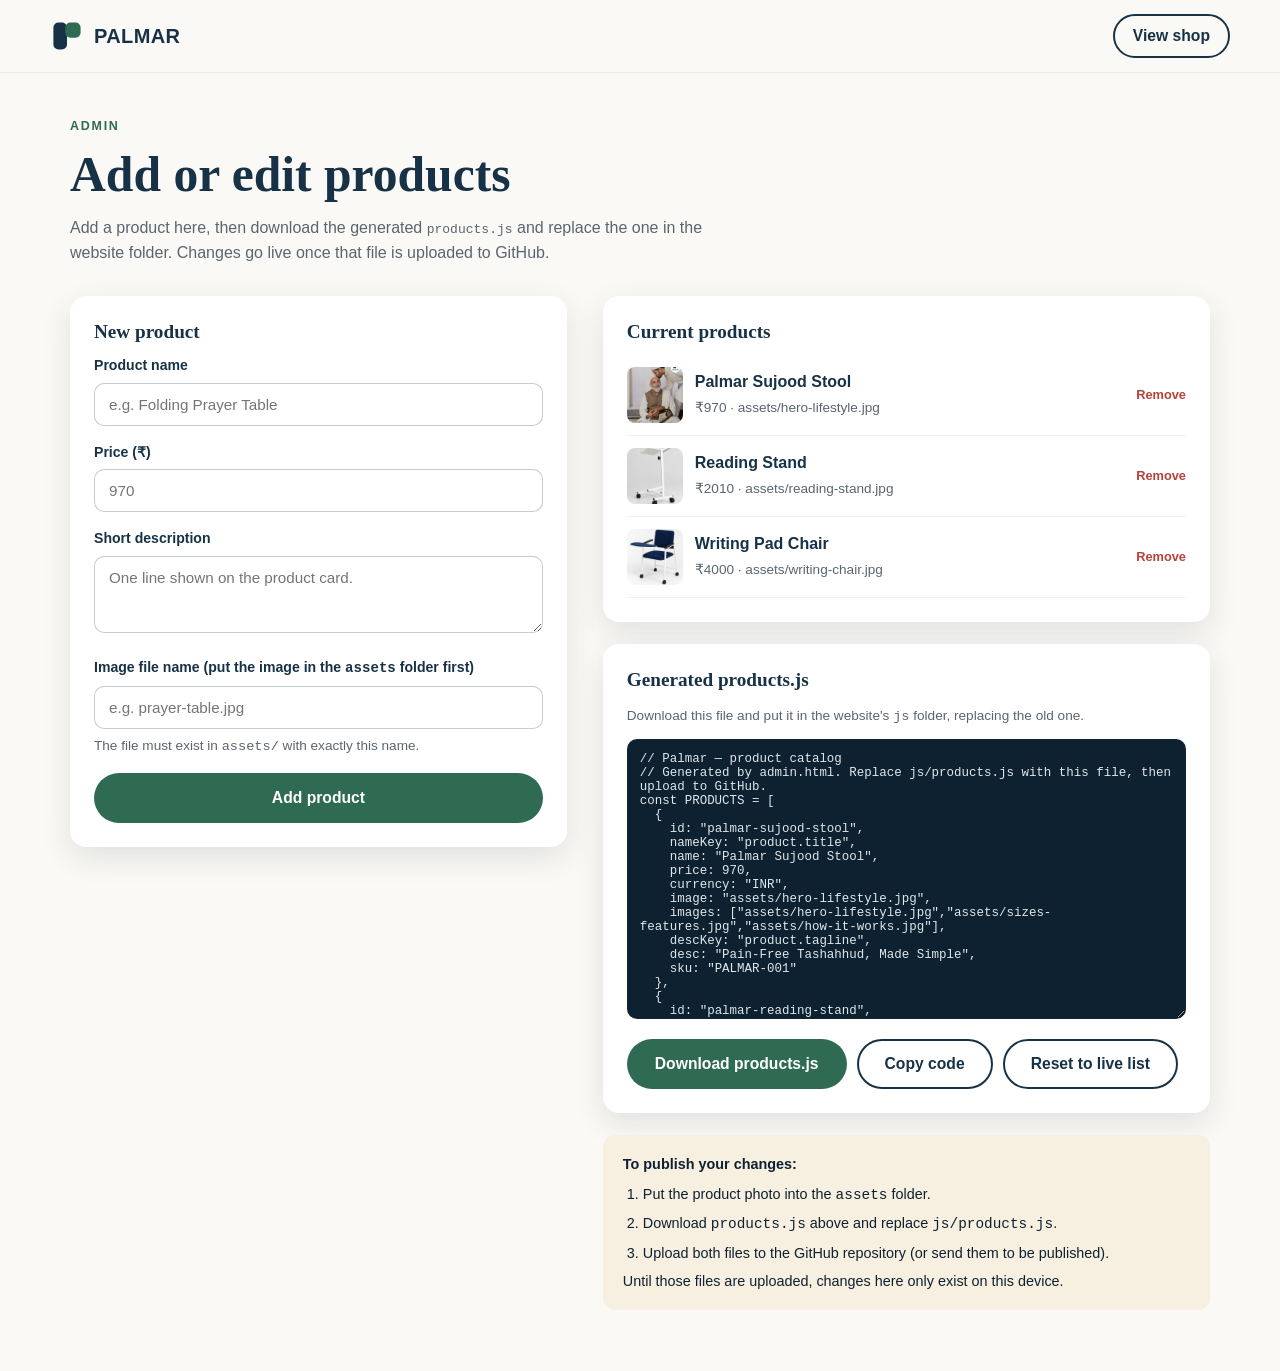
==== admin.html @ c3b4fd81 "Add shop with 3 products, UPI/QR payment and admin page - Remove the scroll animation and the anti-s" ====
<!DOCTYPE html>
<html lang="en">
<head>
<meta charset="UTF-8">
<meta name="viewport" content="width=device-width, initial-scale=1.0">
<title>Add Products — Palmar Admin</title>
<meta name="robots" content="noindex">
<link rel="icon" href="data:image/svg+xml,<svg xmlns=%22http://www.w3.org/2000/svg%22 viewBox=%220 0 32 32%22><rect width=%2232%22 height=%2232%22 rx=%228%22 fill=%22%23173247%22/><rect x=%2214%22 y=%226%22 width=%2212%22 height=%2212%22 rx=%224%22 fill=%22%232f6b52%22/></svg>">
<link rel="stylesheet" href="css/style.css">
<style>
  .admin-wrap{display:grid;grid-template-columns:.9fr 1.1fr;gap:36px;align-items:start;}
  .admin-card{background:#fff;border-radius:var(--radius);box-shadow:var(--shadow);padding:24px;}
  .admin-list-item{display:flex;gap:12px;align-items:center;padding:12px 0;border-bottom:1px solid #f0f0f0;}
  .admin-list-item img{width:56px;height:56px;object-fit:cover;border-radius:8px;background:#f3f1ec;flex:none;}
  .admin-list-item .info{flex:1;}
  .admin-list-item .info b{color:var(--navy);display:block;}
  .admin-list-item .info span{font-size:.85rem;color:var(--muted);}
  .code-out{
    width:100%;height:280px;font-family:ui-monospace,Menlo,Consolas,monospace;font-size:.78rem;
    border:1px solid rgba(23,50,71,.25);border-radius:10px;padding:12px;background:#0e2130;color:#dfe7ec;
  }
  .steps{background:var(--beige);border-radius:12px;padding:18px 20px;font-size:.9rem;color:var(--navy-dark);}
  .steps ol{margin:8px 0 0;padding-left:20px;}
  .steps li{margin-bottom:6px;}
  @media (max-width:900px){ .admin-wrap{grid-template-columns:1fr;} }
</style>
</head>
<body>

<header>
  <div class="container nav-wrap">
    <a href="index.html" class="logo">
      <svg class="logo-mark" viewBox="0 0 40 40" fill="none" xmlns="http://www.w3.org/2000/svg">
        <rect x="4" y="4" width="16" height="32" rx="6" fill="#173247"/>
        <rect x="18" y="4" width="18" height="18" rx="6" fill="#2f6b52"/>
      </svg>
      PALMAR
    </a>
    <div class="header-actions">
      <a href="index.html" class="btn btn-outline" style="padding:8px 18px;">View shop</a>
    </div>
  </div>
</header>

<section style="padding-top:40px;">
  <div class="container">
    <span class="eyebrow">Admin</span>
    <h1>Add or edit products</h1>
    <p style="max-width:640px;">Add a product here, then download the generated <code>products.js</code> and replace the one in the website folder. Changes go live once that file is uploaded to GitHub.</p>

    <div class="admin-wrap" style="margin-top:30px;">
      <div class="admin-card">
        <h3>New product</h3>
        <div class="form-group">
          <label>Product name</label>
          <input type="text" id="pName" placeholder="e.g. Folding Prayer Table">
        </div>
        <div class="form-group">
          <label>Price (₹)</label>
          <input type="number" id="pPrice" min="0" step="1" placeholder="970">
        </div>
        <div class="form-group">
          <label>Short description</label>
          <textarea id="pDesc" rows="3" placeholder="One line shown on the product card."></textarea>
        </div>
        <div class="form-group">
          <label>Image file name (put the image in the <code>assets</code> folder first)</label>
          <input type="text" id="pImage" placeholder="e.g. prayer-table.jpg">
          <p class="note" style="margin-top:6px;">The file must exist in <code>assets/</code> with exactly this name.</p>
        </div>
        <button class="btn btn-primary btn-block" id="addBtn">Add product</button>
      </div>

      <div>
        <div class="admin-card" style="margin-bottom:22px;">
          <h3>Current products</h3>
          <div id="adminList"></div>
        </div>

        <div class="admin-card">
          <h3>Generated products.js</h3>
          <p class="note">Download this file and put it in the website's <code>js</code> folder, replacing the old one.</p>
          <textarea class="code-out" id="codeOut" readonly></textarea>
          <div style="display:flex;gap:10px;margin-top:12px;flex-wrap:wrap;">
            <button class="btn btn-primary" id="downloadBtn">Download products.js</button>
            <button class="btn btn-outline" id="copyBtn">Copy code</button>
            <button class="btn btn-outline" id="resetBtn">Reset to live list</button>
          </div>
        </div>

        <div class="steps" style="margin-top:22px;">
          <b>To publish your changes:</b>
          <ol>
            <li>Put the product photo into the <code>assets</code> folder.</li>
            <li>Download <code>products.js</code> above and replace <code>js/products.js</code>.</li>
            <li>Upload both files to the GitHub repository (or send them to be published).</li>
          </ol>
          Until those files are uploaded, changes here only exist on this device.
        </div>
      </div>
    </div>
  </div>
</section>

<script src="js/i18n.js"></script>
<script src="js/products.js"></script>
<script>
let working = JSON.parse(JSON.stringify(PRODUCTS));

function slugify(s){
  return s.toLowerCase().trim().replace(/[^a-z0-9]+/g,"-").replace(/^-|-$/g,"") || ("product-"+Date.now());
}
function esc(s){ return String(s).replace(/\\/g,"\\\\").replace(/"/g,'\\"'); }

function renderList(){
  const el = document.getElementById("adminList");
  if(working.length === 0){ el.innerHTML = "<p>No products yet.</p>"; }
  else {
    el.innerHTML = working.map((p,i)=>`
      <div class="admin-list-item">
        <img src="${p.image}" alt="" onerror="this.style.opacity=.25">
        <div class="info">
          <b>${p.name || p.id}</b>
          <span>₹${p.price} · ${p.image}</span>
        </div>
        <button class="remove-link" onclick="removeProduct(${i})">Remove</button>
      </div>`).join("");
  }
  renderCode();
}

function removeProduct(i){
  if(!confirm("Remove " + (working[i].name || working[i].id) + " from the list?")) return;
  working.splice(i,1);
  renderList();
}

function renderCode(){
  const entries = working.map(p=>{
    const lines = [];
    lines.push("  {");
    lines.push(`    id: "${esc(p.id)}",`);
    if(p.nameKey) lines.push(`    nameKey: "${esc(p.nameKey)}",`);
    lines.push(`    name: "${esc(p.name || "")}",`);
    lines.push(`    price: ${Number(p.price) || 0},`);
    lines.push(`    currency: "INR",`);
    lines.push(`    image: "${esc(p.image || "")}",`);
    lines.push(`    images: ${JSON.stringify(p.images && p.images.length ? p.images : [p.image])},`);
    if(p.descKey) lines.push(`    descKey: "${esc(p.descKey)}",`);
    lines.push(`    desc: "${esc(p.desc || "")}",`);
    lines.push(`    sku: "${esc(p.sku || p.id.toUpperCase())}"`);
    lines.push("  }");
    return lines.join("\n");
  }).join(",\n");

  const file = `// Palmar — product catalog
// Generated by admin.html. Replace js/products.js with this file, then upload to GitHub.
const PRODUCTS = [
${entries}
];

function getProductById(id) {
  return PRODUCTS.find(p => p.id === id);
}

// Name/description resolve through i18n when a key exists, otherwise plain text.
function productName(p) {
  if (!p) return "";
  if (p.nameKey && typeof t === "function") {
    const translated = t(p.nameKey);
    if (translated && translated !== p.nameKey) return translated;
  }
  return p.name || "";
}
function productDesc(p) {
  if (!p) return "";
  if (p.descKey && typeof t === "function") {
    const translated = t(p.descKey);
    if (translated && translated !== p.descKey) return translated;
  }
  return p.desc || "";
}
`;
  document.getElementById("codeOut").value = file;
  return file;
}

document.getElementById("addBtn").addEventListener("click", ()=>{
  const name = document.getElementById("pName").value.trim();
  const price = parseInt(document.getElementById("pPrice").value, 10);
  const desc = document.getElementById("pDesc").value.trim();
  let image = document.getElementById("pImage").value.trim();
  if(!name){ alert("Please enter a product name."); return; }
  if(!price || price <= 0){ alert("Please enter a price."); return; }
  if(!image){ alert("Please enter the image file name."); return; }
  if(!image.startsWith("assets/")) image = "assets/" + image;

  const id = slugify(name);
  if(working.some(p=>p.id === id)){ alert("A product with a similar name already exists."); return; }

  working.push({ id, name, price, currency:"INR", image, images:[image], desc, sku:id.toUpperCase() });
  document.getElementById("pName").value = "";
  document.getElementById("pPrice").value = "";
  document.getElementById("pDesc").value = "";
  document.getElementById("pImage").value = "";
  renderList();
});

document.getElementById("downloadBtn").addEventListener("click", ()=>{
  const blob = new Blob([renderCode()], {type:"text/javascript"});
  const a = document.createElement("a");
  a.href = URL.createObjectURL(blob);
  a.download = "products.js";
  document.body.appendChild(a); a.click(); a.remove();
  setTimeout(()=>URL.revokeObjectURL(a.href), 2000);
});

document.getElementById("copyBtn").addEventListener("click", async ()=>{
  try{ await navigator.clipboard.writeText(renderCode()); alert("Code copied."); }
  catch(e){ document.getElementById("codeOut").select(); alert("Press Cmd/Ctrl+C to copy."); }
});

document.getElementById("resetBtn").addEventListener("click", ()=>{
  working = JSON.parse(JSON.stringify(PRODUCTS));
  renderList();
});

renderList();
</script>
</body>
</html>
---- css/style.css ----
:root{
  --navy:#173247;
  --navy-dark:#0e2130;
  --green:#2f6b52;
  --green-dark:#22503e;
  --beige:#f7efe0;
  --beige-dark:#efe2c8;
  --cream:#fbf9f5;
  --ink:#1c1c1c;
  --muted:#5b6570;
  --white:#ffffff;
  --radius:16px;
  --shadow:0 10px 30px rgba(23,50,71,0.12);
  --maxw:1180px;
}
*{box-sizing:border-box;}
html{scroll-behavior:smooth;}
body{
  margin:0;
  font-family:"Segoe UI", "Helvetica Neue", Arial, sans-serif;
  color:var(--ink);
  background:var(--cream);
  line-height:1.55;
}
img{max-width:100%;display:block;}
a{color:inherit;}
.container{max-width:var(--maxw);margin:0 auto;padding:0 20px;}
section{padding:64px 0;}
.section-head{text-align:center;max-width:680px;margin:0 auto 40px;}
.eyebrow{
  display:inline-block;font-size:.78rem;letter-spacing:.14em;text-transform:uppercase;
  color:var(--green);font-weight:700;margin-bottom:8px;
}
h1,h2,h3{font-family:"Georgia", "Times New Roman", serif;line-height:1.2;margin:0 0 12px;color:var(--navy);}
h1{font-size:clamp(2rem,4.5vw,3.1rem);}
h2{font-size:clamp(1.6rem,3vw,2.3rem);}
h3{font-size:1.2rem;}
p{margin:0 0 12px;color:var(--muted);}
.btn{
  display:inline-flex;align-items:center;justify-content:center;gap:8px;
  padding:14px 26px;border-radius:999px;font-weight:700;font-size:.98rem;
  border:2px solid transparent;cursor:pointer;text-decoration:none;transition:.15s ease;
}
.btn-primary{background:var(--green);color:#fff;}
.btn-primary:hover{background:var(--green-dark);}
.btn-outline{background:transparent;border-color:var(--navy);color:var(--navy);}
.btn-outline:hover{background:var(--navy);color:#fff;}
.btn-outline-light{background:transparent;border-color:rgba(255,255,255,.8);color:#fff;}
.btn-outline-light:hover{background:#fff;color:var(--navy);}
.btn-block{width:100%;}
.btn-lg{padding:16px 30px;font-size:1.05rem;}
.btn:disabled{opacity:.5;cursor:not-allowed;}

/* Header */
header{
  position:sticky;top:0;z-index:50;background:rgba(251,249,245,.94);backdrop-filter:blur(6px);
  border-bottom:1px solid rgba(23,50,71,.08);
}
.nav-wrap{display:flex;align-items:center;justify-content:space-between;padding:14px 0;gap:16px;}
.logo{display:flex;align-items:center;gap:10px;font-weight:800;font-size:1.25rem;color:var(--navy);text-decoration:none;letter-spacing:.02em;}
.logo-mark{width:34px;height:34px;flex:none;}
nav.main-nav{display:flex;gap:26px;align-items:center;}
nav.main-nav a{text-decoration:none;color:var(--navy);font-weight:600;font-size:.95rem;}
nav.main-nav a:hover{color:var(--green);}
.header-actions{display:flex;align-items:center;gap:14px;}
.lang-select{
  border:1px solid rgba(23,50,71,.2);background:#fff;border-radius:999px;padding:8px 14px;
  font-weight:600;font-size:.85rem;color:var(--navy);cursor:pointer;
}
.cart-btn{position:relative;background:var(--navy);color:#fff;border:none;border-radius:999px;
  padding:10px 16px;font-weight:700;cursor:pointer;display:flex;align-items:center;gap:8px;}
.cart-count{
  background:var(--green);color:#fff;font-size:.7rem;font-weight:800;border-radius:999px;
  min-width:20px;height:20px;display:flex;align-items:center;justify-content:center;padding:0 5px;
}
.menu-toggle{display:none;background:none;border:none;font-size:1.6rem;color:var(--navy);cursor:pointer;}

/* Hero */
.hero{
  background:linear-gradient(120deg,var(--navy) 0%,var(--navy-dark) 100%);
  color:#fff;padding:0;overflow:hidden;position:relative;
}
.hero-grid{display:grid;grid-template-columns:1.1fr .9fr;gap:40px;align-items:center;padding:70px 0;}
.badge{
  display:inline-flex;align-items:center;gap:8px;background:rgba(255,255,255,.12);
  padding:8px 16px;border-radius:999px;font-size:.82rem;font-weight:700;margin-bottom:18px;color:#f2e9d0;
}
.hero h1{color:#fff;}
.hero p.subtitle{color:#d7dee5;font-size:1.08rem;max-width:520px;}
.hero-ctas{display:flex;gap:14px;flex-wrap:wrap;margin-top:26px;}
.hero-facts{display:flex;gap:24px;margin-top:30px;flex-wrap:wrap;}
.hero-fact{display:flex;align-items:center;gap:8px;font-size:.9rem;color:#e7ecef;font-weight:600;}
.hero-media{position:relative;border-radius:20px;overflow:hidden;box-shadow:0 20px 50px rgba(0,0,0,.35);}
.hero-media video, .hero-media img{width:100%;height:100%;object-fit:cover;display:block;}

/* Problem */
.problem{background:var(--beige);}
.problem-inner{display:grid;grid-template-columns:1fr 1fr;gap:44px;align-items:center;}
.problem img{border-radius:var(--radius);box-shadow:var(--shadow);}

/* Product */
.product-grid{display:grid;grid-template-columns:1fr 1fr;gap:52px;align-items:start;}
.gallery-main{border-radius:var(--radius);overflow:hidden;box-shadow:var(--shadow);margin-bottom:12px;}
.gallery-thumbs{display:flex;gap:10px;}
.gallery-thumbs img{width:74px;height:74px;object-fit:cover;border-radius:10px;cursor:pointer;
  border:2px solid transparent;opacity:.7;}
.gallery-thumbs img.active{border-color:var(--green);opacity:1;}
.price-row{display:flex;align-items:baseline;gap:12px;margin:14px 0 4px;}
.price{font-size:2.2rem;font-weight:800;color:var(--navy);}
.stock{color:var(--green);font-weight:700;font-size:.9rem;margin-bottom:18px;}
.qty-row{display:flex;align-items:center;gap:14px;margin:20px 0;}
.qty-control{display:flex;align-items:center;border:1px solid rgba(23,50,71,.25);border-radius:999px;overflow:hidden;}
.qty-control button{background:none;border:none;width:38px;height:38px;font-size:1.1rem;cursor:pointer;color:var(--navy);}
.qty-control span{width:34px;text-align:center;font-weight:700;}
.product-ctas{display:flex;gap:12px;flex-wrap:wrap;margin-top:10px;}
.badge-row{display:flex;flex-wrap:wrap;gap:10px;margin:22px 0;}
.mini-badge{
  display:flex;align-items:center;gap:8px;background:var(--beige);padding:9px 14px;border-radius:999px;
  font-size:.83rem;font-weight:700;color:var(--navy-dark);
}

/* Shop grid */
.shop-grid{display:grid;grid-template-columns:repeat(3,1fr);gap:24px;}
.shop-card{background:#fff;border-radius:var(--radius);box-shadow:var(--shadow);overflow:hidden;display:flex;flex-direction:column;}
.shop-card-img{background:#f3f1ec;aspect-ratio:1/1;overflow:hidden;}
.shop-card-img img{width:100%;height:100%;object-fit:cover;}
.shop-card-body{padding:20px;display:flex;flex-direction:column;flex:1;}
.shop-card-body h3{margin-bottom:6px;}
.shop-card-body p{font-size:.9rem;flex:1;}
.shop-card-foot{display:flex;align-items:center;justify-content:space-between;gap:12px;margin-top:14px;flex-wrap:wrap;}
.shop-price{font-size:1.5rem;font-weight:800;color:var(--navy);}

/* Payment options */
.pay-options{display:flex;flex-direction:column;gap:10px;}
.pay-options label.pay-option{
  display:flex;align-items:flex-start;flex-wrap:nowrap;gap:12px;padding:14px 16px;
  border:2px solid rgba(23,50,71,.18);border-radius:12px;cursor:pointer;background:#fff;
  position:relative;transition:.15s ease;margin:0;font-weight:400;
}
.pay-options label.pay-option.selected{border-color:var(--green);background:#f4faf7;}
.pay-option input[type="radio"]{
  margin:3px 0 0;flex:none;width:18px;height:18px;min-width:18px;padding:0;
  accent-color:var(--green);border-radius:50%;
}
.pay-option-body{display:flex;flex-direction:column;flex:1;padding-right:70px;}
.pay-option-body b{color:var(--navy);font-size:.95rem;}
.pay-option-body small{color:var(--muted);font-size:.83rem;}
.pay-badge{
  position:absolute;top:12px;right:14px;background:var(--green);color:#fff;font-size:.7rem;
  font-weight:800;padding:4px 10px;border-radius:999px;
}
.upi-panel{
  border:1px dashed rgba(47,107,82,.5);border-radius:14px;padding:20px;margin-bottom:18px;
  background:#f4faf7;text-align:center;
}
.upi-panel h4{margin:0 0 12px;color:var(--navy);}
.upi-qr{width:220px;max-width:70%;margin:0 auto 14px;border-radius:12px;background:#fff;}
.upi-meta{font-size:.9rem;color:var(--navy);margin-bottom:14px;line-height:1.7;}
.order-pending{
  margin-top:18px;padding:22px;border-radius:14px;background:#eaf5ef;border:1px solid rgba(47,107,82,.35);
}
.order-pending h3{color:var(--green-dark);}

/* Features */
.features-grid{display:grid;grid-template-columns:repeat(4,1fr);gap:22px;}
.feature-card{background:#fff;border-radius:var(--radius);padding:26px 20px;box-shadow:var(--shadow);text-align:center;}
.feature-icon{
  width:56px;height:56px;border-radius:50%;background:var(--beige);display:flex;align-items:center;
  justify-content:center;margin:0 auto 16px;color:var(--green);
}

/* How it works image section */
.how{background:var(--navy);color:#fff;}
.how-inner{display:grid;grid-template-columns:1fr 1fr;gap:44px;align-items:center;}
.how img{border-radius:var(--radius);box-shadow:0 20px 50px rgba(0,0,0,.3);}
.how h2{color:#fff;}
.spec-list{list-style:none;margin:20px 0 0;padding:0;}
.spec-list li{display:flex;justify-content:space-between;padding:12px 0;border-bottom:1px solid rgba(255,255,255,.15);
  font-size:.95rem;color:#e7ecef;}
.spec-list li b{color:#fff;}

/* Gifting */
.gifting{background:var(--beige);text-align:center;}
.gifting .container{max-width:700px;}

/* FAQ */
.faq-item{background:#fff;border-radius:14px;box-shadow:var(--shadow);margin-bottom:14px;overflow:hidden;}
.faq-q{padding:18px 22px;font-weight:700;color:var(--navy);cursor:pointer;display:flex;justify-content:space-between;
  align-items:center;gap:12px;}
.faq-a{padding:0 22px;max-height:0;overflow:hidden;transition:max-height .25s ease, padding .25s ease;}
.faq-item.open .faq-a{padding:0 22px 20px;max-height:300px;}
.faq-q .chevron{transition:transform .2s ease;}
.faq-item.open .chevron{transform:rotate(180deg);}

/* Contact */
.contact{background:var(--navy);color:#fff;text-align:center;}
.contact h2{color:#fff;}
.contact p{color:#d7dee5;}
.contact-actions{display:flex;justify-content:center;gap:14px;margin-top:22px;flex-wrap:wrap;}

/* Footer */
footer{background:var(--navy-dark);color:#c3ccd2;padding:36px 0;font-size:.88rem;}
.footer-inner{display:flex;justify-content:space-between;align-items:center;flex-wrap:wrap;gap:12px;}

/* Cart drawer */
.overlay{position:fixed;inset:0;background:rgba(10,20,30,.45);z-index:90;opacity:0;pointer-events:none;transition:opacity .2s ease;}
.overlay.show{opacity:1;pointer-events:auto;}
.drawer{
  position:fixed;top:0;right:0;height:100%;width:min(420px,92vw);background:#fff;z-index:95;
  transform:translateX(100%);transition:transform .25s ease;display:flex;flex-direction:column;box-shadow:-10px 0 30px rgba(0,0,0,.2);
}
.drawer.show{transform:translateX(0);}
.drawer-head{display:flex;justify-content:space-between;align-items:center;padding:20px;border-bottom:1px solid #eee;}
.drawer-head h3{margin:0;}
.drawer-close{background:none;border:none;font-size:1.5rem;cursor:pointer;color:var(--navy);}
.drawer-body{flex:1;overflow-y:auto;padding:16px 20px;}
.cart-item{display:flex;gap:12px;padding:14px 0;border-bottom:1px solid #f0f0f0;}
.cart-item img{width:64px;height:64px;object-fit:cover;border-radius:10px;flex:none;}
.cart-item-info{flex:1;}
.cart-item-info h4{margin:0 0 4px;font-size:.95rem;color:var(--navy);}
.cart-item-actions{display:flex;align-items:center;justify-content:space-between;margin-top:8px;}
.remove-link{color:#b5433a;font-size:.8rem;font-weight:700;cursor:pointer;background:none;border:none;padding:0;}
.drawer-foot{padding:18px 20px;border-top:1px solid #eee;}
.summary-row{display:flex;justify-content:space-between;margin-bottom:8px;font-size:.94rem;color:var(--muted);}
.summary-row.total{font-weight:800;color:var(--navy);font-size:1.1rem;margin-top:10px;}
.empty-state{text-align:center;color:var(--muted);padding:40px 10px;}

/* Checkout */
.checkout-wrap{display:grid;grid-template-columns:1.1fr .9fr;gap:44px;align-items:start;}
.form-group{margin-bottom:16px;}
.form-group label{display:block;font-weight:700;font-size:.88rem;color:var(--navy);margin-bottom:6px;}
.form-group input,.form-group textarea,.form-group select{
  width:100%;padding:12px 14px;border-radius:10px;border:1px solid rgba(23,50,71,.25);
  font-size:.95rem;font-family:inherit;background:#fff;
}
.form-row{display:grid;grid-template-columns:1fr 1fr;gap:14px;}
.summary-card{background:#fff;border-radius:var(--radius);box-shadow:var(--shadow);padding:24px;}
.summary-card .cart-item{border-bottom:1px solid #f0f0f0;}
.note{font-size:.85rem;color:var(--muted);margin-top:14px;}

/* Chatbot */
.chat-fab{
  position:fixed;bottom:24px;right:24px;z-index:80;width:62px;height:62px;border-radius:50%;
  background:var(--green);color:#fff;border:none;box-shadow:0 10px 26px rgba(47,107,82,.45);
  cursor:pointer;display:flex;align-items:center;justify-content:center;
}
.chat-fab svg{width:28px;height:28px;}
.chat-window{
  position:fixed;bottom:98px;right:24px;z-index:85;width:min(360px,92vw);max-height:min(560px,72vh);
  background:#fff;border-radius:18px;box-shadow:0 20px 50px rgba(0,0,0,.25);
  display:flex;flex-direction:column;overflow:hidden;transform:translateY(16px) scale(.98);opacity:0;
  pointer-events:none;transition:.18s ease;
}
.chat-window.show{transform:translateY(0) scale(1);opacity:1;pointer-events:auto;}
.chat-head{background:var(--navy);color:#fff;padding:16px 18px;display:flex;align-items:center;gap:12px;}
.chat-head-avatar{width:36px;height:36px;border-radius:50%;background:var(--green);display:flex;align-items:center;justify-content:center;font-weight:800;}
.chat-head-text h4{margin:0;font-size:.95rem;}
.chat-head-text span{font-size:.75rem;color:#c9d3da;}
.chat-close{margin-left:auto;background:none;border:none;color:#fff;font-size:1.3rem;cursor:pointer;}
.chat-body{flex:1;overflow-y:auto;padding:14px;display:flex;flex-direction:column;gap:10px;background:#f6f4ef;}
.msg{max-width:82%;padding:10px 14px;border-radius:14px;font-size:.88rem;line-height:1.4;}
.msg.bot{background:#fff;color:var(--ink);border-bottom-left-radius:4px;align-self:flex-start;box-shadow:0 2px 6px rgba(0,0,0,.06);}
.msg.user{background:var(--green);color:#fff;border-bottom-right-radius:4px;align-self:flex-end;}
.chat-options{display:flex;flex-wrap:wrap;gap:8px;padding:0 14px 12px;background:#f6f4ef;}
.chat-opt-btn{
  background:#fff;border:1px solid rgba(23,50,71,.2);border-radius:999px;padding:8px 14px;font-size:.8rem;
  font-weight:700;color:var(--navy);cursor:pointer;
}
.chat-opt-btn:hover{background:var(--beige);}
.chat-input-row{display:flex;border-top:1px solid #eee;padding:10px;gap:8px;background:#fff;}
.chat-input-row input{flex:1;border:1px solid rgba(23,50,71,.2);border-radius:999px;padding:10px 14px;font-size:.88rem;}
.chat-input-row button{background:var(--green);border:none;color:#fff;border-radius:50%;width:40px;height:40px;cursor:pointer;flex:none;}

@media (max-width:900px){
  .hero-grid,.problem-inner,.how-inner,.product-grid,.checkout-wrap{grid-template-columns:1fr;}
  .shop-grid{grid-template-columns:repeat(2,1fr);gap:16px;}
  .hero-grid{padding:40px 0;}
  .features-grid{grid-template-columns:repeat(2,1fr);}
  nav.main-nav{position:fixed;top:64px;left:0;right:0;background:#fff;flex-direction:column;
    padding:20px;gap:16px;box-shadow:0 10px 20px rgba(0,0,0,.08);display:none;}
  nav.main-nav.open{display:flex;}
  .menu-toggle{display:block;}
  .form-row{grid-template-columns:1fr;}
}
@media (max-width:520px){
  .features-grid{grid-template-columns:1fr;}
  .shop-grid{grid-template-columns:1fr;}
  .chat-window{right:12px;bottom:88px;width:calc(100vw - 24px);}
  .chat-fab{right:16px;bottom:16px;}
}
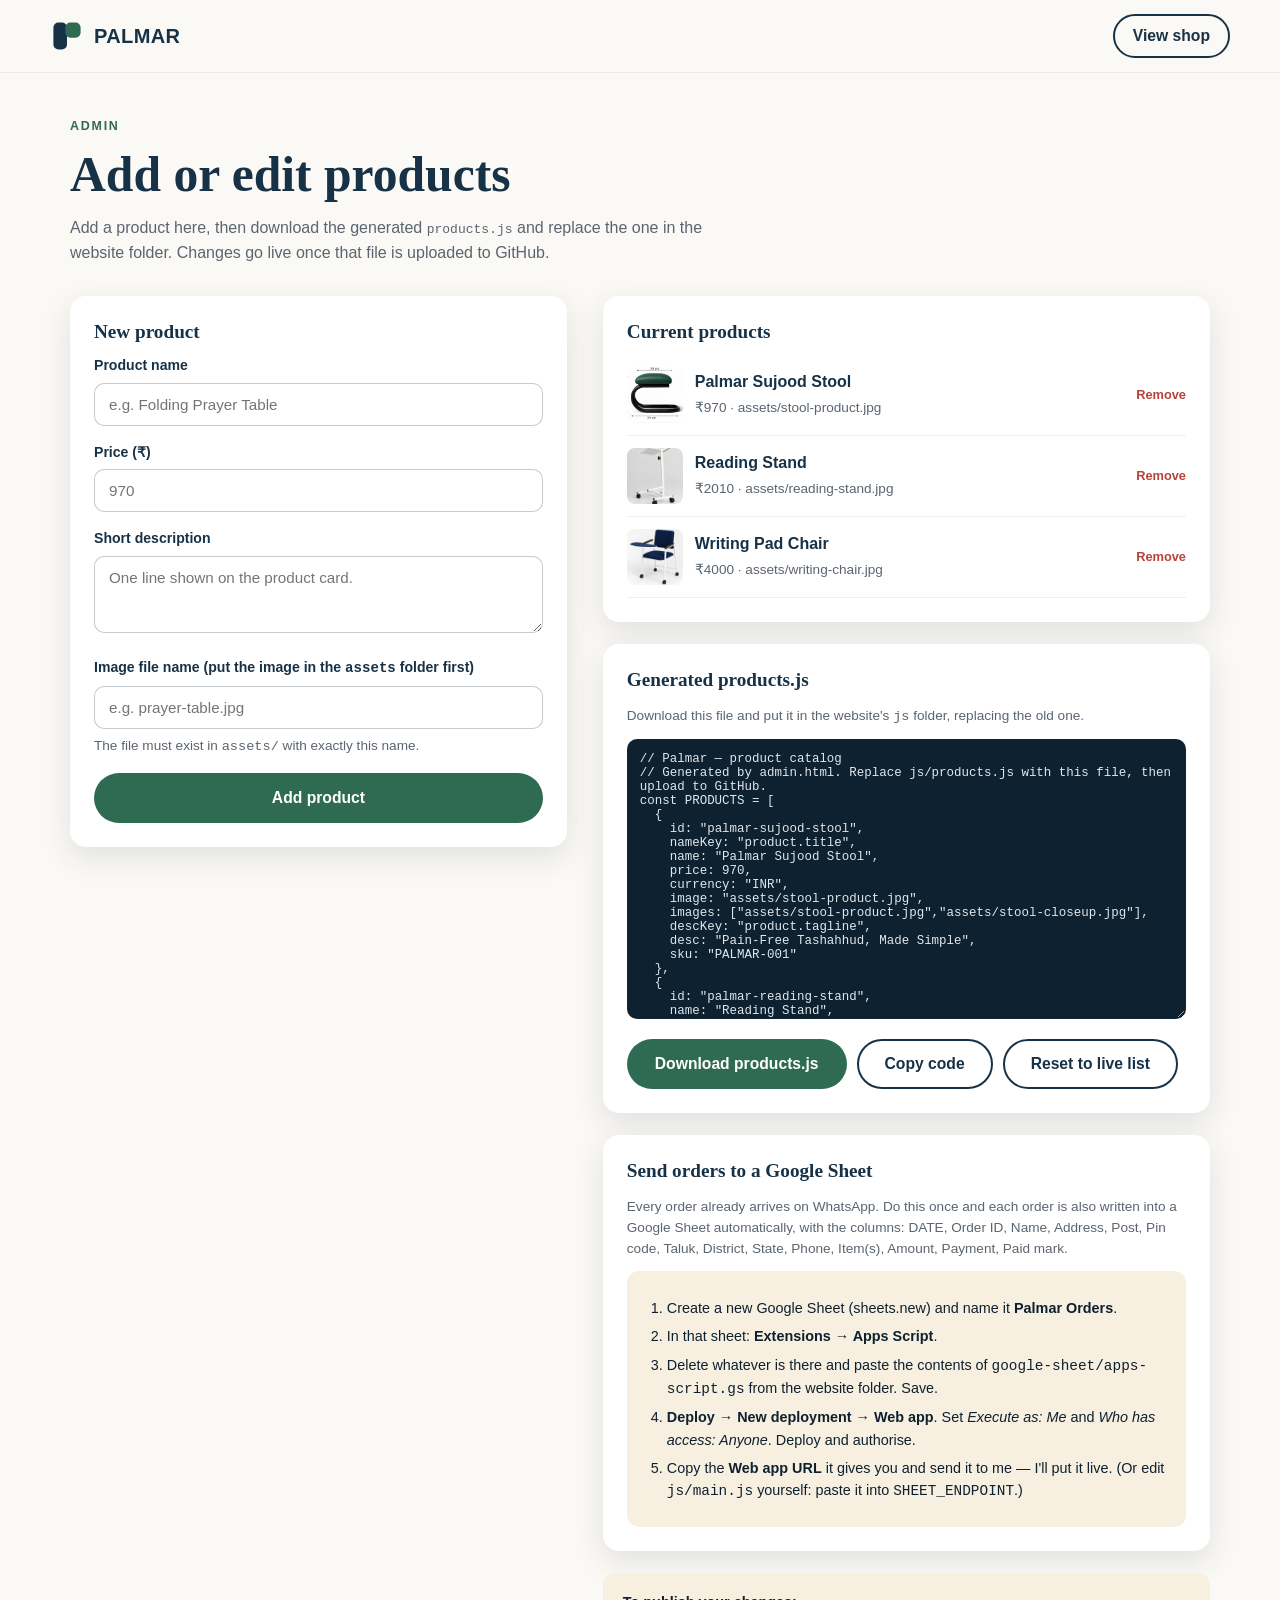
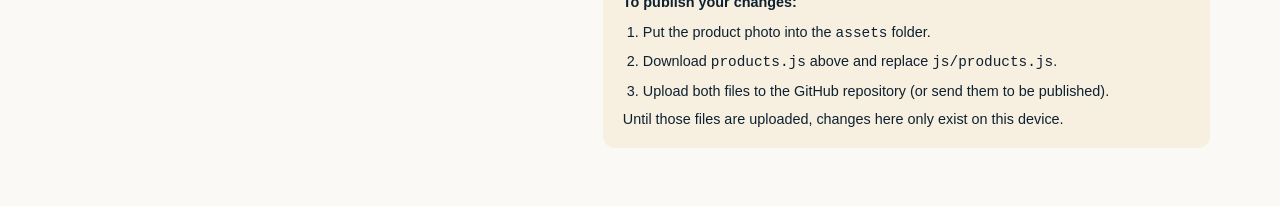
==== commit 1325be4d: "Order sheet fields, pincode auto-fill, and unique photo per section - Checkout now collects DATE, Na" ====
--- a/admin.html
+++ b/admin.html
@@ -88,6 +88,20 @@
           </div>
         </div>
 
+        <div class="admin-card" style="margin-top:22px;">
+          <h3>Send orders to a Google Sheet</h3>
+          <p class="note">Every order already arrives on WhatsApp. Do this once and each order is also written into a Google Sheet automatically, with the columns: DATE, Order ID, Name, Address, Post, Pin code, Taluk, District, State, Phone, Item(s), Amount, Payment, Paid mark.</p>
+          <div class="steps" style="margin-top:12px;">
+            <ol>
+              <li>Create a new Google Sheet (sheets.new) and name it <b>Palmar Orders</b>.</li>
+              <li>In that sheet: <b>Extensions → Apps Script</b>.</li>
+              <li>Delete whatever is there and paste the contents of <code>google-sheet/apps-script.gs</code> from the website folder. Save.</li>
+              <li><b>Deploy → New deployment → Web app</b>. Set <i>Execute as: Me</i> and <i>Who has access: Anyone</i>. Deploy and authorise.</li>
+              <li>Copy the <b>Web app URL</b> it gives you and send it to me — I'll put it live. (Or edit <code>js/main.js</code> yourself: paste it into <code>SHEET_ENDPOINT</code>.)</li>
+            </ol>
+          </div>
+        </div>
+
         <div class="steps" style="margin-top:22px;">
           <b>To publish your changes:</b>
           <ol>
--- a/css/style.css
+++ b/css/style.css
@@ -130,6 +130,12 @@
 .shop-card-foot{display:flex;align-items:center;justify-content:space-between;gap:12px;margin-top:14px;flex-wrap:wrap;}
 .shop-price{font-size:1.5rem;font-weight:800;color:var(--navy);}
 
+/* Pincode lookup status */
+.pin-status{font-size:.83rem;font-weight:600;margin-top:6px;min-height:18px;}
+.pin-status.checking{color:var(--muted);}
+.pin-status.ok{color:var(--green);}
+.pin-status.bad{color:#b5433a;}
+
 /* Payment options */
 .pay-options{display:flex;flex-direction:column;gap:10px;}
 .pay-options label.pay-option{
